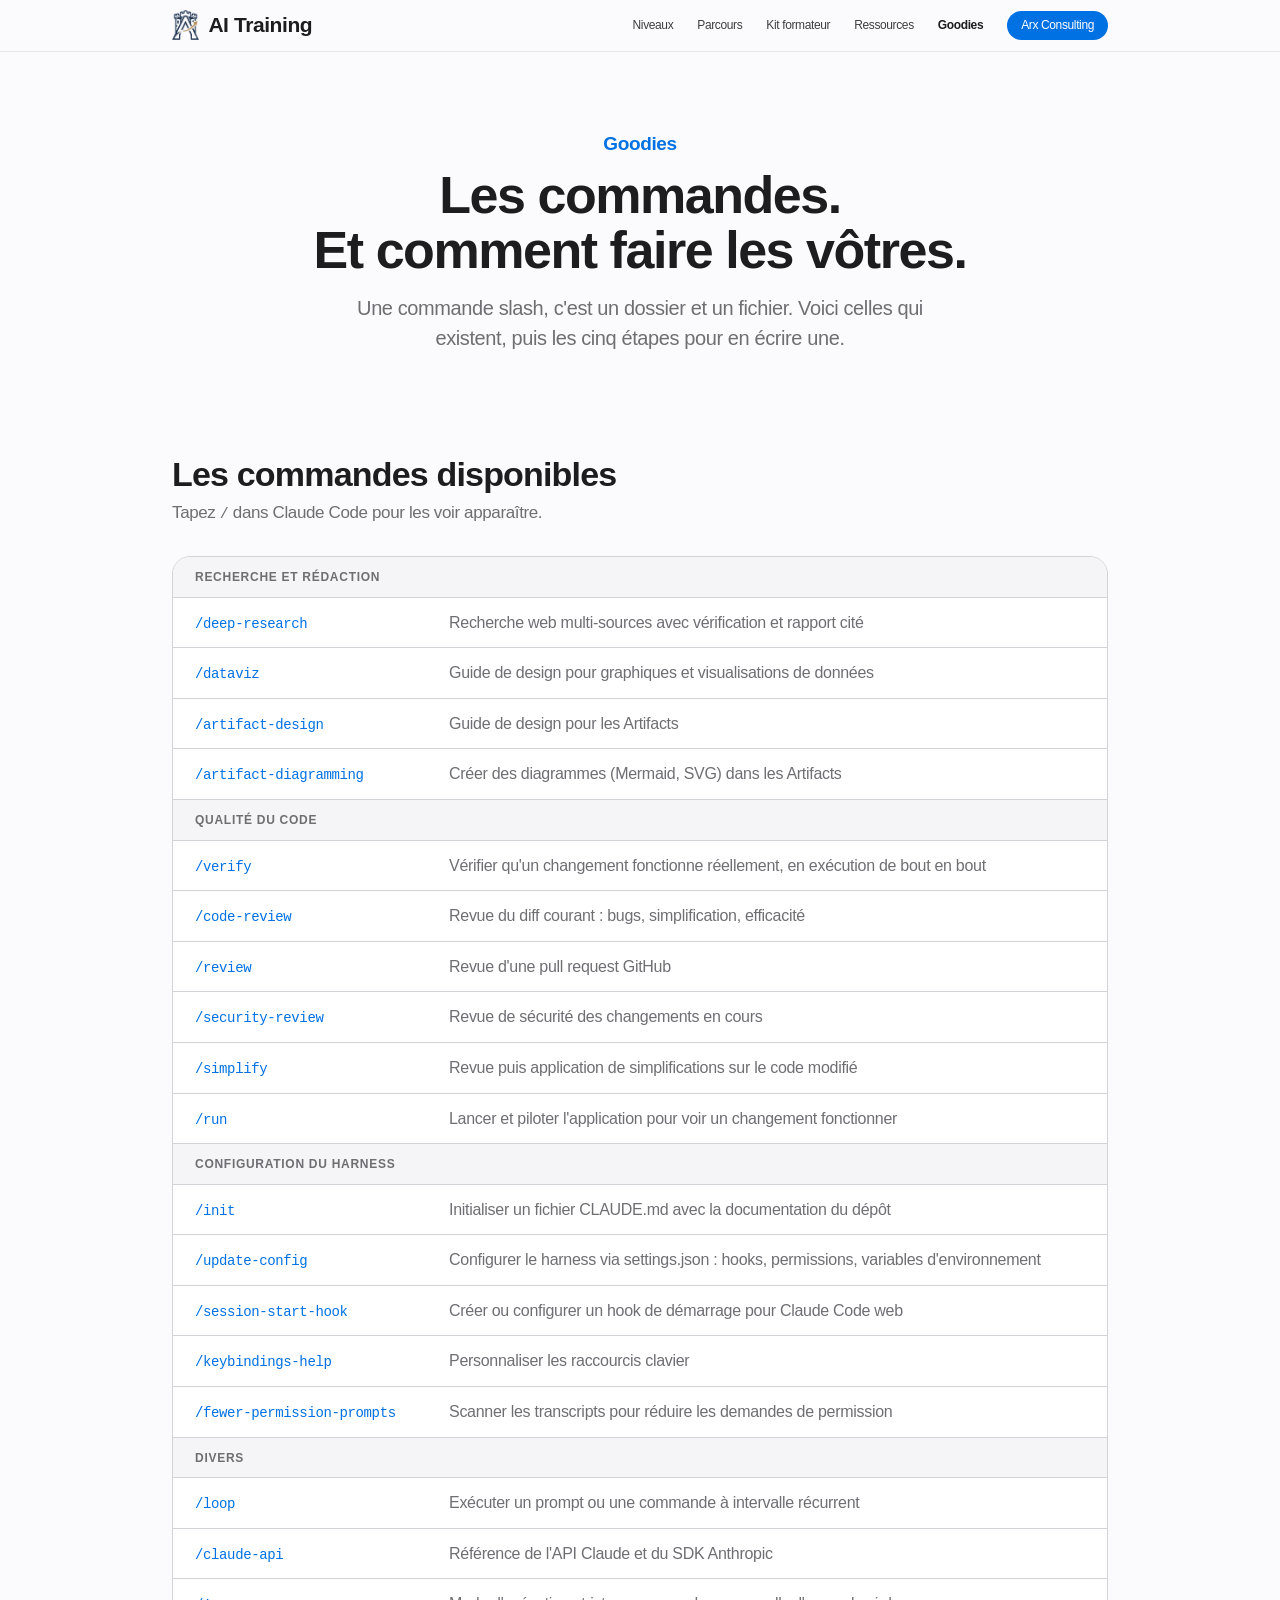
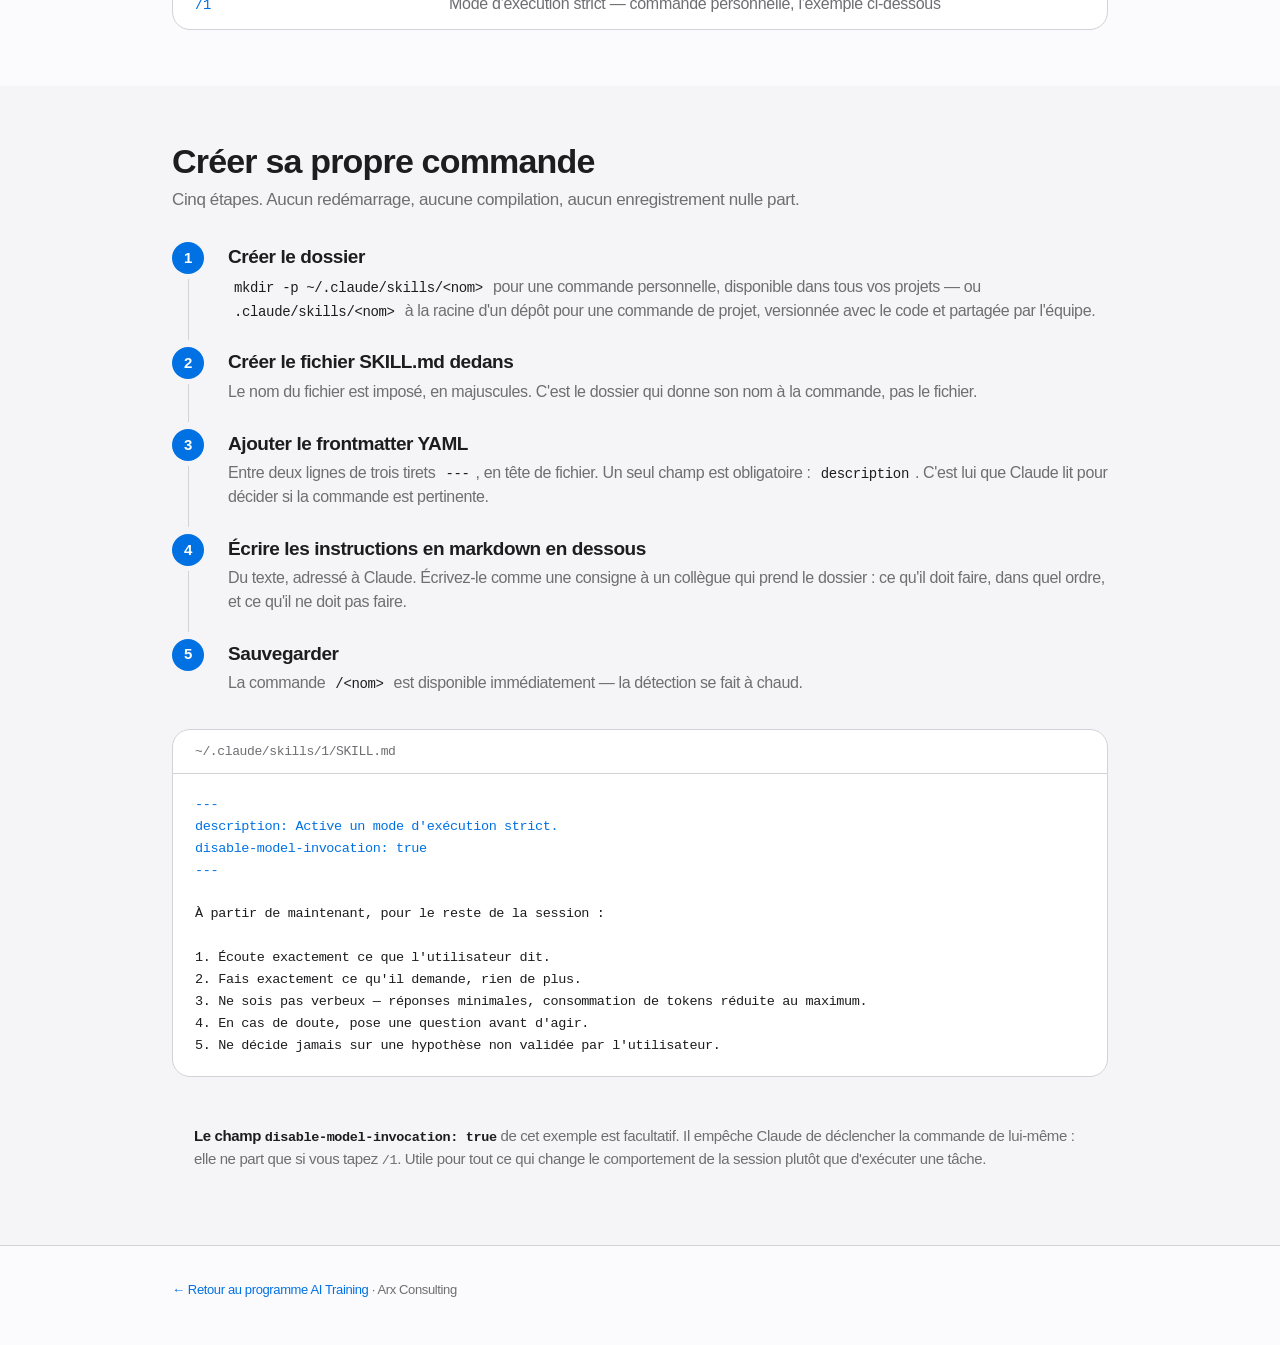
==== site/commands/index.html @ e4df50e5 "Ajoute la page Goodies : liste des commandes et creation d'une commande Co-Authored-By: Claude Opus " ====
<!DOCTYPE html>
<html lang="fr">
<head>
<meta charset="utf-8">
<meta name="viewport" content="width=device-width, initial-scale=1, viewport-fit=cover">
<title>Goodies — les commandes Claude Code | Arx Consulting</title>
<meta name="description" content="La liste des commandes slash de Claude Code, et les cinq étapes pour créer la sienne.">
<meta name="theme-color" content="#fbfbfd">
<meta name="robots" content="noindex, nofollow">
<style>
  :root{
    --text:#1d1d1f;
    --text-2:#6e6e73;
    --bg:#fbfbfd;
    --bg-alt:#f5f5f7;
    --white:#ffffff;
    --blue:#0071e3;
    --blue-dark:#0077ed;
    --hair:#d2d2d7;
    --radius:18px;
    --sf:-apple-system,BlinkMacSystemFont,"SF Pro Display","SF Pro Text","Helvetica Neue","Segoe UI",Roboto,Arial,sans-serif;
    --mono:ui-monospace,SFMono-Regular,"SF Mono",Menlo,Consolas,"Liberation Mono",monospace;
  }
  *{box-sizing:border-box;-webkit-font-smoothing:antialiased}
  html{scroll-behavior:smooth;scroll-padding-top:76px}
  body{
    margin:0;background:var(--bg);color:var(--text);
    font-family:var(--sf);font-size:17px;line-height:1.47;letter-spacing:-.022em;
  }
  .wrap{max-width:980px;margin:0 auto;padding:0 22px}

  /* ---------- nav ---------- */
  .nav{
    position:sticky;top:0;z-index:50;height:52px;
    background:rgba(251,251,253,.72);
    -webkit-backdrop-filter:saturate(180%) blur(20px);
    backdrop-filter:saturate(180%) blur(20px);
    border-bottom:1px solid rgba(0,0,0,.08);
  }
  .nav .wrap{display:flex;align-items:center;height:100%;gap:26px}
  .brand{
    font-size:21px;font-weight:600;letter-spacing:-.02em;text-decoration:none;color:var(--text);
    white-space:nowrap;display:flex;align-items:center;gap:9px;
  }
  .brand img{height:30px;width:auto;display:block}
  .nav-links{margin-left:auto;display:flex;gap:24px;align-items:center}
  .nav-links a{font-size:12px;color:var(--text);text-decoration:none;opacity:.85;white-space:nowrap}
  .nav-links a:hover{opacity:1}
  .nav-links a.here{font-weight:600;opacity:1}
  .nav-cta{
    font-size:12px;font-weight:500;background:var(--blue);color:#fff!important;opacity:1!important;
    padding:6px 14px;border-radius:980px;transition:background .2s;
  }
  .nav-cta:hover{background:var(--blue-dark)}
  @media(max-width:640px){
    .nav-links{gap:12px}.nav-links a{font-size:11px}
    .brand{font-size:17px}.brand img{height:24px}
    .nav-cta{padding:5px 11px}
  }

  /* ---------- hero ---------- */
  .hero{padding:78px 0 46px;text-align:center}
  .eyebrow{
    margin:0 0 10px;font-size:19px;font-weight:600;color:var(--blue);letter-spacing:-.02em;
  }
  .hero h1{
    margin:0 0 16px;font-size:52px;line-height:1.06;font-weight:600;letter-spacing:-.028em;
  }
  .hero .lead{
    margin:0 auto;max-width:620px;font-size:20px;color:var(--text-2);letter-spacing:-.02em;
  }
  @media(max-width:640px){
    .hero{padding:52px 0 34px}
    .hero h1{font-size:34px}
    .hero .lead{font-size:17px}
  }

  /* ---------- sections ---------- */
  section{padding:56px 0}
  section.alt{background:var(--bg-alt)}
  h2{
    margin:0 0 8px;font-size:34px;line-height:1.12;font-weight:600;letter-spacing:-.024em;
  }
  .sub{margin:0 0 30px;font-size:17px;color:var(--text-2)}
  @media(max-width:640px){section{padding:40px 0}h2{font-size:26px}}

  /* ---------- tableau des commandes ---------- */
  .cmds{
    background:var(--white);border:1px solid var(--hair);border-radius:var(--radius);
    overflow:hidden;
  }
  .cmds .grp{
    padding:12px 22px 10px;background:var(--bg-alt);
    font-size:12px;font-weight:600;color:var(--text-2);
    text-transform:uppercase;letter-spacing:.06em;
    border-bottom:1px solid var(--hair);
  }
  .cmds .row{
    display:flex;gap:18px;align-items:baseline;
    padding:13px 22px;border-bottom:1px solid var(--hair);
  }
  .cmds .row:last-child{border-bottom:0}
  .cmds code{
    flex:0 0 236px;font-family:var(--mono);font-size:14px;
    color:var(--blue);font-weight:500;word-break:break-word;
  }
  .cmds span{font-size:16px;color:var(--text-2);letter-spacing:-.018em}
  @media(max-width:640px){
    .cmds .row{flex-direction:column;gap:3px;padding:12px 18px}
    .cmds code{flex:none;font-size:13.5px}
    .cmds span{font-size:15px}
  }

  /* ---------- étapes ---------- */
  .steps{list-style:none;margin:0;padding:0;counter-reset:s}
  .steps li{
    counter-increment:s;position:relative;
    padding:0 0 26px 56px;
  }
  .steps li::before{
    content:counter(s);position:absolute;left:0;top:-1px;
    width:32px;height:32px;border-radius:50%;
    background:var(--blue);color:#fff;
    font-size:15px;font-weight:600;
    display:flex;align-items:center;justify-content:center;
  }
  .steps li::after{
    content:"";position:absolute;left:15.5px;top:36px;bottom:8px;width:1px;background:var(--hair);
  }
  .steps li:last-child{padding-bottom:0}
  .steps li:last-child::after{display:none}
  .steps b{display:block;font-size:19px;font-weight:600;letter-spacing:-.022em;margin-bottom:4px}
  .steps p{margin:0;font-size:16px;color:var(--text-2)}
  .steps code{
    font-family:var(--mono);font-size:14px;background:var(--bg-alt);
    padding:2px 6px;border-radius:6px;color:var(--text);
  }
  @media(max-width:640px){
    .steps li{padding-left:46px}
    .steps li::before{width:28px;height:28px;font-size:14px}
    .steps li::after{left:13.5px;top:32px}
    .steps b{font-size:17px}
  }

  /* ---------- exemple ---------- */
  .ex{
    margin-top:34px;background:var(--white);border:1px solid var(--hair);
    border-radius:var(--radius);overflow:hidden;
  }
  .ex .hd{
    padding:12px 22px;border-bottom:1px solid var(--hair);
    font-family:var(--mono);font-size:13px;color:var(--text-2);
  }
  .ex pre{
    margin:0;padding:20px 22px;overflow-x:auto;
    font-family:var(--mono);font-size:13.5px;line-height:1.62;color:var(--text);
  }
  .ex .fm{color:var(--blue)}

  .note{
    margin-top:30px;padding:18px 22px;background:var(--bg-alt);
    border-radius:14px;font-size:15px;color:var(--text-2);
  }
  .note b{color:var(--text);font-weight:600}
  .note code{font-family:var(--mono);font-size:13.5px}

  /* ---------- pied ---------- */
  footer{
    padding:34px 0 46px;border-top:1px solid var(--hair);
    font-size:13px;color:var(--text-2);
  }
  footer a{color:var(--blue);text-decoration:none}
  footer a:hover{text-decoration:underline}
</style>
</head>
<body>

<nav class="nav">
  <div class="wrap">
    <a class="brand" href="../index.html"><img src="../arx-logo.png" alt="Arx Consulting" width="242" height="264" decoding="async">AI Training</a>
    <div class="nav-links">
      <a href="../index.html#niveaux">Niveaux</a>
      <a href="../index.html#parcours">Parcours</a>
      <a href="../index.html#kit">Kit formateur</a>
      <a href="../index.html#ressources">Ressources</a>
      <a class="here" href="./">Goodies</a>
      <a class="nav-cta" href="https://arx-consulting.com/index-fr.html">Arx Consulting</a>
    </div>
  </div>
</nav>

<header class="hero" id="top">
  <div class="wrap">
    <p class="eyebrow">Goodies</p>
    <h1>Les commandes.<br>Et comment faire les vôtres.</h1>
    <p class="lead">Une commande slash, c'est un dossier et un fichier. Voici celles qui existent, puis les cinq étapes pour en écrire une.</p>
  </div>
</header>

<section id="liste">
  <div class="wrap">
    <h2>Les commandes disponibles</h2>
    <p class="sub">Tapez <code style="font-family:var(--mono);font-size:15px">/</code> dans Claude Code pour les voir apparaître.</p>

    <div class="cmds">

      <div class="grp">Recherche et rédaction</div>
      <div class="row"><code>/deep-research</code><span>Recherche web multi-sources avec vérification et rapport cité</span></div>
      <div class="row"><code>/dataviz</code><span>Guide de design pour graphiques et visualisations de données</span></div>
      <div class="row"><code>/artifact-design</code><span>Guide de design pour les Artifacts</span></div>
      <div class="row"><code>/artifact-diagramming</code><span>Créer des diagrammes (Mermaid, SVG) dans les Artifacts</span></div>

      <div class="grp">Qualité du code</div>
      <div class="row"><code>/verify</code><span>Vérifier qu'un changement fonctionne réellement, en exécution de bout en bout</span></div>
      <div class="row"><code>/code-review</code><span>Revue du diff courant : bugs, simplification, efficacité</span></div>
      <div class="row"><code>/review</code><span>Revue d'une pull request GitHub</span></div>
      <div class="row"><code>/security-review</code><span>Revue de sécurité des changements en cours</span></div>
      <div class="row"><code>/simplify</code><span>Revue puis application de simplifications sur le code modifié</span></div>
      <div class="row"><code>/run</code><span>Lancer et piloter l'application pour voir un changement fonctionner</span></div>

      <div class="grp">Configuration du harness</div>
      <div class="row"><code>/init</code><span>Initialiser un fichier CLAUDE.md avec la documentation du dépôt</span></div>
      <div class="row"><code>/update-config</code><span>Configurer le harness via settings.json : hooks, permissions, variables d'environnement</span></div>
      <div class="row"><code>/session-start-hook</code><span>Créer ou configurer un hook de démarrage pour Claude Code web</span></div>
      <div class="row"><code>/keybindings-help</code><span>Personnaliser les raccourcis clavier</span></div>
      <div class="row"><code>/fewer-permission-prompts</code><span>Scanner les transcripts pour réduire les demandes de permission</span></div>

      <div class="grp">Divers</div>
      <div class="row"><code>/loop</code><span>Exécuter un prompt ou une commande à intervalle récurrent</span></div>
      <div class="row"><code>/claude-api</code><span>Référence de l'API Claude et du SDK Anthropic</span></div>
      <div class="row"><code>/1</code><span>Mode d'exécution strict — commande personnelle, l'exemple ci-dessous</span></div>

    </div>
  </div>
</section>

<section id="creer" class="alt">
  <div class="wrap">
    <h2>Créer sa propre commande</h2>
    <p class="sub">Cinq étapes. Aucun redémarrage, aucune compilation, aucun enregistrement nulle part.</p>

    <ol class="steps">
      <li>
        <b>Créer le dossier</b>
        <p><code>mkdir -p ~/.claude/skills/&lt;nom&gt;</code> pour une commande personnelle, disponible dans tous vos projets — ou <code>.claude/skills/&lt;nom&gt;</code> à la racine d'un dépôt pour une commande de projet, versionnée avec le code et partagée par l'équipe.</p>
      </li>
      <li>
        <b>Créer le fichier SKILL.md dedans</b>
        <p>Le nom du fichier est imposé, en majuscules. C'est le dossier qui donne son nom à la commande, pas le fichier.</p>
      </li>
      <li>
        <b>Ajouter le frontmatter YAML</b>
        <p>Entre deux lignes de trois tirets <code>---</code>, en tête de fichier. Un seul champ est obligatoire : <code>description</code>. C'est lui que Claude lit pour décider si la commande est pertinente.</p>
      </li>
      <li>
        <b>Écrire les instructions en markdown en dessous</b>
        <p>Du texte, adressé à Claude. Écrivez-le comme une consigne à un collègue qui prend le dossier : ce qu'il doit faire, dans quel ordre, et ce qu'il ne doit pas faire.</p>
      </li>
      <li>
        <b>Sauvegarder</b>
        <p>La commande <code>/&lt;nom&gt;</code> est disponible immédiatement — la détection se fait à chaud.</p>
      </li>
    </ol>

    <div class="ex">
      <div class="hd">~/.claude/skills/1/SKILL.md</div>
<pre><span class="fm">---
description: Active un mode d'exécution strict.
disable-model-invocation: true
---</span>

À partir de maintenant, pour le reste de la session :

1. Écoute exactement ce que l'utilisateur dit.
2. Fais exactement ce qu'il demande, rien de plus.
3. Ne sois pas verbeux — réponses minimales, consommation de tokens réduite au maximum.
4. En cas de doute, pose une question avant d'agir.
5. Ne décide jamais sur une hypothèse non validée par l'utilisateur.</pre>
    </div>

    <div class="note">
      <b>Le champ <code>disable-model-invocation: true</code></b> de cet exemple est facultatif. Il empêche Claude de déclencher la commande de lui-même : elle ne part que si vous tapez <code>/1</code>. Utile pour tout ce qui change le comportement de la session plutôt que d'exécuter une tâche.
    </div>
  </div>
</section>

<footer>
  <div class="wrap">
    <a href="../index.html">← Retour au programme AI Training</a> · Arx Consulting
  </div>
</footer>

</body>
</html>
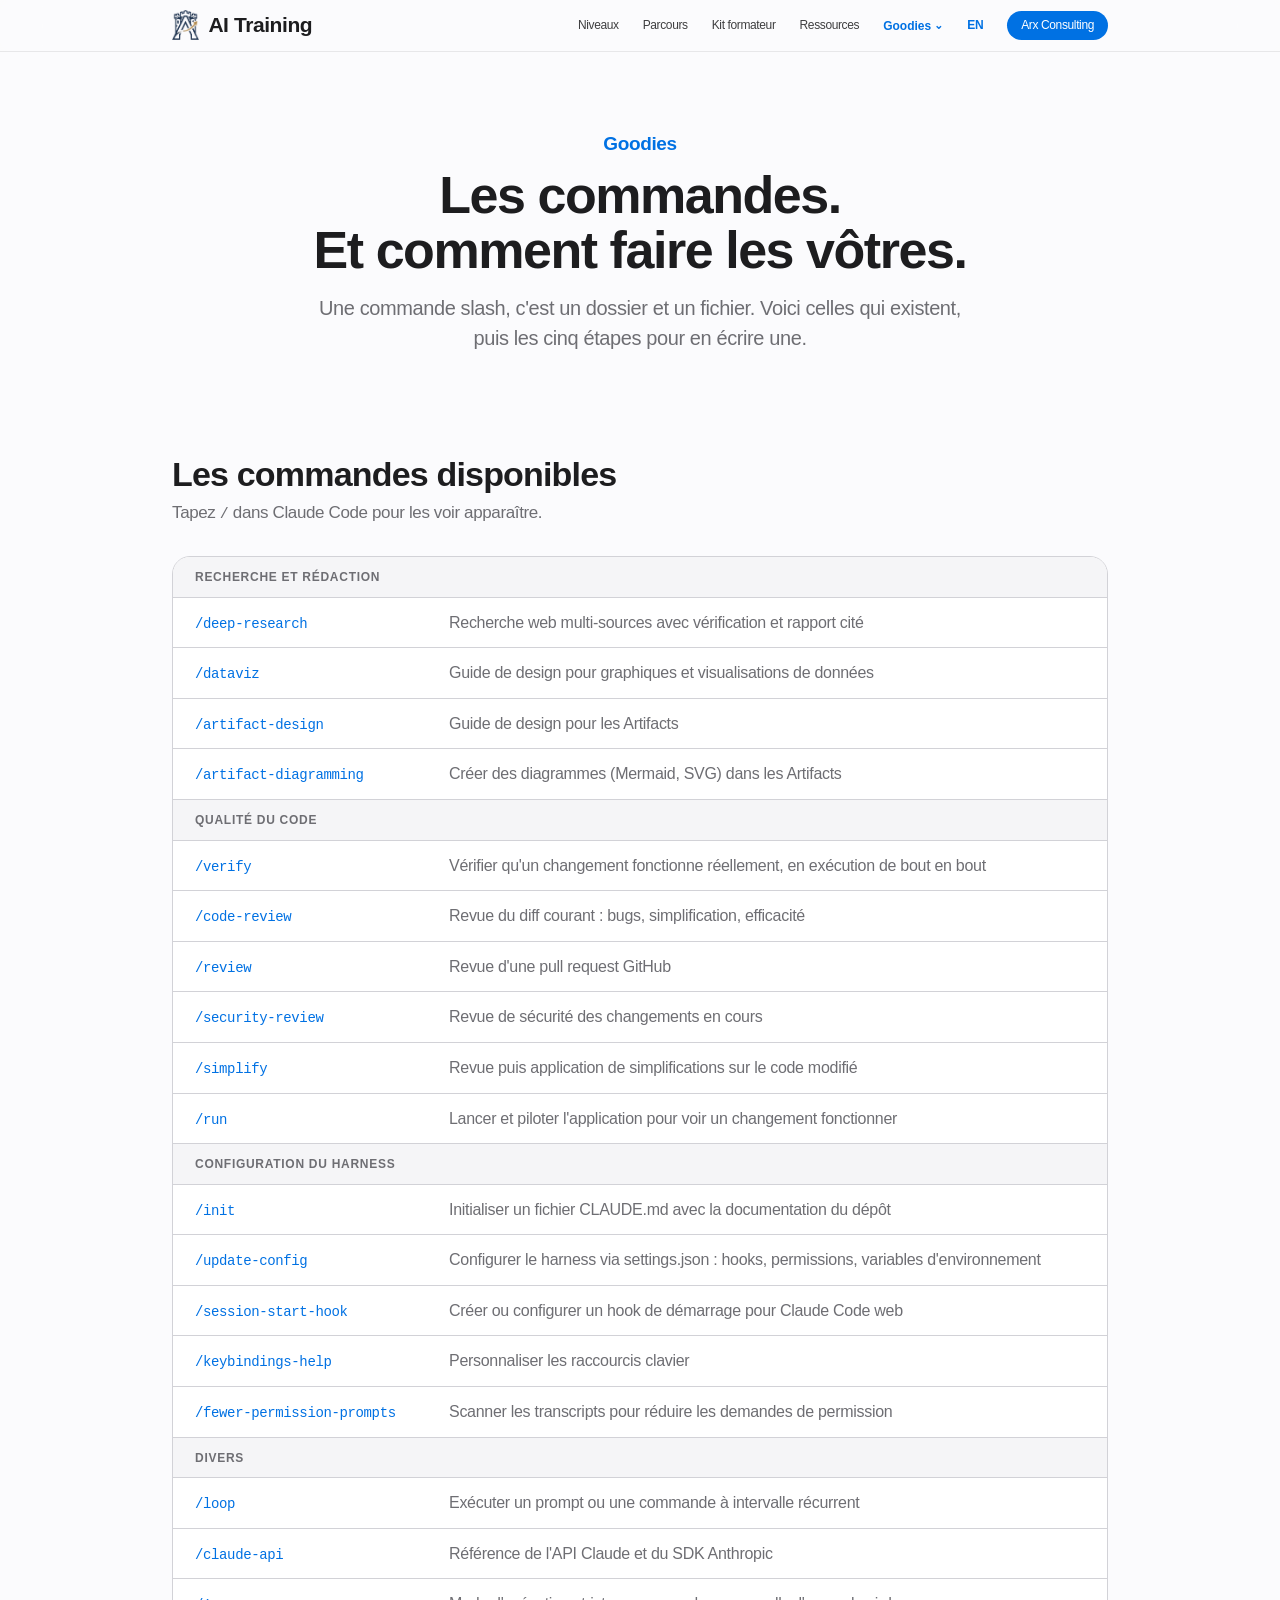
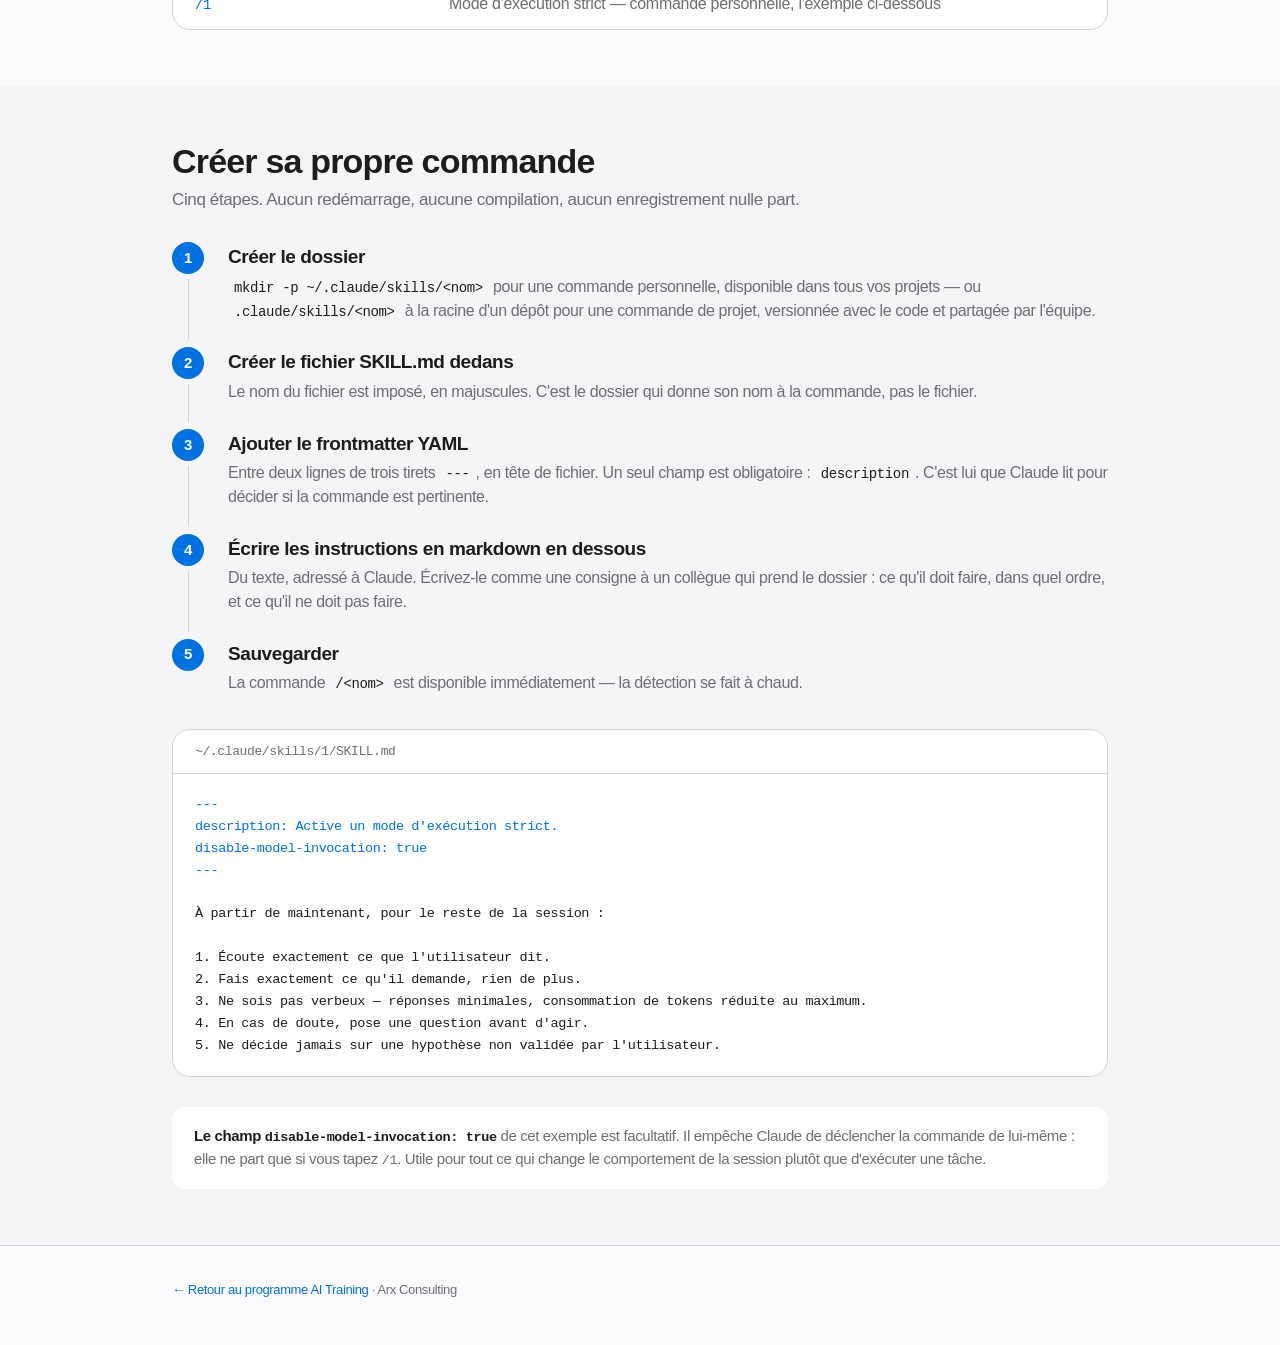
==== commit 402599ad: "Menu deroulant Goodies, 3 pages bonnes pratiques, PNG anglais du chemin des donnees Co-Authored-By: " ====
--- a/site/commands/index.html
+++ b/site/commands/index.html
@@ -7,171 +7,7 @@
 <meta name="description" content="La liste des commandes slash de Claude Code, et les cinq étapes pour créer la sienne.">
 <meta name="theme-color" content="#fbfbfd">
 <meta name="robots" content="noindex, nofollow">
-<style>
-  :root{
-    --text:#1d1d1f;
-    --text-2:#6e6e73;
-    --bg:#fbfbfd;
-    --bg-alt:#f5f5f7;
-    --white:#ffffff;
-    --blue:#0071e3;
-    --blue-dark:#0077ed;
-    --hair:#d2d2d7;
-    --radius:18px;
-    --sf:-apple-system,BlinkMacSystemFont,"SF Pro Display","SF Pro Text","Helvetica Neue","Segoe UI",Roboto,Arial,sans-serif;
-    --mono:ui-monospace,SFMono-Regular,"SF Mono",Menlo,Consolas,"Liberation Mono",monospace;
-  }
-  *{box-sizing:border-box;-webkit-font-smoothing:antialiased}
-  html{scroll-behavior:smooth;scroll-padding-top:76px}
-  body{
-    margin:0;background:var(--bg);color:var(--text);
-    font-family:var(--sf);font-size:17px;line-height:1.47;letter-spacing:-.022em;
-  }
-  .wrap{max-width:980px;margin:0 auto;padding:0 22px}
-
-  /* ---------- nav ---------- */
-  .nav{
-    position:sticky;top:0;z-index:50;height:52px;
-    background:rgba(251,251,253,.72);
-    -webkit-backdrop-filter:saturate(180%) blur(20px);
-    backdrop-filter:saturate(180%) blur(20px);
-    border-bottom:1px solid rgba(0,0,0,.08);
-  }
-  .nav .wrap{display:flex;align-items:center;height:100%;gap:26px}
-  .brand{
-    font-size:21px;font-weight:600;letter-spacing:-.02em;text-decoration:none;color:var(--text);
-    white-space:nowrap;display:flex;align-items:center;gap:9px;
-  }
-  .brand img{height:30px;width:auto;display:block}
-  .nav-links{margin-left:auto;display:flex;gap:24px;align-items:center}
-  .nav-links a{font-size:12px;color:var(--text);text-decoration:none;opacity:.85;white-space:nowrap}
-  .nav-links a:hover{opacity:1}
-  .nav-links a.here{font-weight:600;opacity:1}
-  .nav-cta{
-    font-size:12px;font-weight:500;background:var(--blue);color:#fff!important;opacity:1!important;
-    padding:6px 14px;border-radius:980px;transition:background .2s;
-  }
-  .nav-cta:hover{background:var(--blue-dark)}
-  @media(max-width:640px){
-    .nav-links{gap:12px}.nav-links a{font-size:11px}
-    .brand{font-size:17px}.brand img{height:24px}
-    .nav-cta{padding:5px 11px}
-  }
-
-  /* ---------- hero ---------- */
-  .hero{padding:78px 0 46px;text-align:center}
-  .eyebrow{
-    margin:0 0 10px;font-size:19px;font-weight:600;color:var(--blue);letter-spacing:-.02em;
-  }
-  .hero h1{
-    margin:0 0 16px;font-size:52px;line-height:1.06;font-weight:600;letter-spacing:-.028em;
-  }
-  .hero .lead{
-    margin:0 auto;max-width:620px;font-size:20px;color:var(--text-2);letter-spacing:-.02em;
-  }
-  @media(max-width:640px){
-    .hero{padding:52px 0 34px}
-    .hero h1{font-size:34px}
-    .hero .lead{font-size:17px}
-  }
-
-  /* ---------- sections ---------- */
-  section{padding:56px 0}
-  section.alt{background:var(--bg-alt)}
-  h2{
-    margin:0 0 8px;font-size:34px;line-height:1.12;font-weight:600;letter-spacing:-.024em;
-  }
-  .sub{margin:0 0 30px;font-size:17px;color:var(--text-2)}
-  @media(max-width:640px){section{padding:40px 0}h2{font-size:26px}}
-
-  /* ---------- tableau des commandes ---------- */
-  .cmds{
-    background:var(--white);border:1px solid var(--hair);border-radius:var(--radius);
-    overflow:hidden;
-  }
-  .cmds .grp{
-    padding:12px 22px 10px;background:var(--bg-alt);
-    font-size:12px;font-weight:600;color:var(--text-2);
-    text-transform:uppercase;letter-spacing:.06em;
-    border-bottom:1px solid var(--hair);
-  }
-  .cmds .row{
-    display:flex;gap:18px;align-items:baseline;
-    padding:13px 22px;border-bottom:1px solid var(--hair);
-  }
-  .cmds .row:last-child{border-bottom:0}
-  .cmds code{
-    flex:0 0 236px;font-family:var(--mono);font-size:14px;
-    color:var(--blue);font-weight:500;word-break:break-word;
-  }
-  .cmds span{font-size:16px;color:var(--text-2);letter-spacing:-.018em}
-  @media(max-width:640px){
-    .cmds .row{flex-direction:column;gap:3px;padding:12px 18px}
-    .cmds code{flex:none;font-size:13.5px}
-    .cmds span{font-size:15px}
-  }
-
-  /* ---------- étapes ---------- */
-  .steps{list-style:none;margin:0;padding:0;counter-reset:s}
-  .steps li{
-    counter-increment:s;position:relative;
-    padding:0 0 26px 56px;
-  }
-  .steps li::before{
-    content:counter(s);position:absolute;left:0;top:-1px;
-    width:32px;height:32px;border-radius:50%;
-    background:var(--blue);color:#fff;
-    font-size:15px;font-weight:600;
-    display:flex;align-items:center;justify-content:center;
-  }
-  .steps li::after{
-    content:"";position:absolute;left:15.5px;top:36px;bottom:8px;width:1px;background:var(--hair);
-  }
-  .steps li:last-child{padding-bottom:0}
-  .steps li:last-child::after{display:none}
-  .steps b{display:block;font-size:19px;font-weight:600;letter-spacing:-.022em;margin-bottom:4px}
-  .steps p{margin:0;font-size:16px;color:var(--text-2)}
-  .steps code{
-    font-family:var(--mono);font-size:14px;background:var(--bg-alt);
-    padding:2px 6px;border-radius:6px;color:var(--text);
-  }
-  @media(max-width:640px){
-    .steps li{padding-left:46px}
-    .steps li::before{width:28px;height:28px;font-size:14px}
-    .steps li::after{left:13.5px;top:32px}
-    .steps b{font-size:17px}
-  }
-
-  /* ---------- exemple ---------- */
-  .ex{
-    margin-top:34px;background:var(--white);border:1px solid var(--hair);
-    border-radius:var(--radius);overflow:hidden;
-  }
-  .ex .hd{
-    padding:12px 22px;border-bottom:1px solid var(--hair);
-    font-family:var(--mono);font-size:13px;color:var(--text-2);
-  }
-  .ex pre{
-    margin:0;padding:20px 22px;overflow-x:auto;
-    font-family:var(--mono);font-size:13.5px;line-height:1.62;color:var(--text);
-  }
-  .ex .fm{color:var(--blue)}
-
-  .note{
-    margin-top:30px;padding:18px 22px;background:var(--bg-alt);
-    border-radius:14px;font-size:15px;color:var(--text-2);
-  }
-  .note b{color:var(--text);font-weight:600}
-  .note code{font-family:var(--mono);font-size:13.5px}
-
-  /* ---------- pied ---------- */
-  footer{
-    padding:34px 0 46px;border-top:1px solid var(--hair);
-    font-size:13px;color:var(--text-2);
-  }
-  footer a{color:var(--blue);text-decoration:none}
-  footer a:hover{text-decoration:underline}
-</style>
+<link rel="stylesheet" href="goodies.css">
 </head>
 <body>
 
@@ -183,7 +19,16 @@
       <a href="../index.html#parcours">Parcours</a>
       <a href="../index.html#kit">Kit formateur</a>
       <a href="../index.html#ressources">Ressources</a>
-      <a class="here" href="./">Goodies</a>
+      <div class="dd" id="dd">
+        <button class="dd-t" id="ddt" aria-expanded="false" aria-controls="ddm">Goodies</button>
+        <div class="dd-m" id="ddm">
+          <a class="here" href="./">Les commandes</a>
+          <a href="claude-code.html">Bien coder avec Claude Code</a>
+          <a href="cowork.html">Déléguer avec Claude Cowork</a>
+          <a href="chat.html">Bien demander en chat</a>
+        </div>
+      </div>
+      <a class="lang" href="./index-en.html" hreflang="en">EN</a>
       <a class="nav-cta" href="https://arx-consulting.com/index-fr.html">Arx Consulting</a>
     </div>
   </div>
@@ -290,5 +135,19 @@
   </div>
 </footer>
 
+<script>
+(function(){
+  const dd=document.getElementById("dd"), t=document.getElementById("ddt");
+  if(!dd) return;
+  t.addEventListener("click",e=>{
+    e.stopPropagation();
+    const open=dd.classList.toggle("open");
+    t.setAttribute("aria-expanded",open?"true":"false");
+  });
+  document.addEventListener("click",()=>{dd.classList.remove("open");t.setAttribute("aria-expanded","false");});
+  document.addEventListener("keydown",e=>{if(e.key==="Escape"){dd.classList.remove("open");t.setAttribute("aria-expanded","false");}});
+})();
+</script>
+
 </body>
 </html>
--- a/site/commands/goodies.css
+++ b/site/commands/goodies.css
@@ -0,0 +1,202 @@
+/* Feuille commune aux pages Goodies. Meme langage visuel que le site :
+   fonds #fbfbfd / #f5f5f7, accent #0071e3, rayon 18px, polices systeme. */
+
+:root{
+  --text:#1d1d1f;
+  --text-2:#6e6e73;
+  --bg:#fbfbfd;
+  --bg-alt:#f5f5f7;
+  --white:#ffffff;
+  --blue:#0071e3;
+  --blue-dark:#0077ed;
+  --warm:#b85c00;
+  --hair:#d2d2d7;
+  --radius:18px;
+  --sf:-apple-system,BlinkMacSystemFont,"SF Pro Display","SF Pro Text","Helvetica Neue","Segoe UI",Roboto,Arial,sans-serif;
+  --mono:ui-monospace,SFMono-Regular,"SF Mono",Menlo,Consolas,"Liberation Mono",monospace;
+}
+*{box-sizing:border-box;-webkit-font-smoothing:antialiased}
+html{scroll-behavior:smooth;scroll-padding-top:76px}
+body{
+  margin:0;background:var(--bg);color:var(--text);
+  font-family:var(--sf);font-size:17px;line-height:1.47;letter-spacing:-.022em;
+}
+.wrap{max-width:980px;margin:0 auto;padding:0 22px}
+
+/* ---------- nav ---------- */
+.nav{
+  position:sticky;top:0;z-index:50;height:52px;
+  background:rgba(251,251,253,.72);
+  -webkit-backdrop-filter:saturate(180%) blur(20px);
+  backdrop-filter:saturate(180%) blur(20px);
+  border-bottom:1px solid rgba(0,0,0,.08);
+}
+.nav .wrap{display:flex;align-items:center;height:100%;gap:26px}
+.brand{
+  font-size:21px;font-weight:600;letter-spacing:-.02em;text-decoration:none;color:var(--text);
+  white-space:nowrap;display:flex;align-items:center;gap:9px;
+}
+.brand img{height:30px;width:auto;display:block}
+.nav-links{margin-left:auto;display:flex;gap:24px;align-items:center}
+.nav-links a{font-size:12px;color:var(--text);text-decoration:none;opacity:.85;white-space:nowrap}
+.nav-links a:hover{opacity:1}
+.nav-links a.here{font-weight:600;opacity:1}
+.nav-links a.lang{font-weight:600;color:var(--blue);opacity:1}
+.nav-cta{
+  font-size:12px;font-weight:500;background:var(--blue);color:#fff!important;opacity:1!important;
+  padding:6px 14px;border-radius:980px;transition:background .2s;
+}
+.nav-cta:hover{background:var(--blue-dark)}
+@media(max-width:640px){
+  .nav-links{gap:12px}.nav-links a{font-size:11px}
+  .brand{font-size:17px}.brand img{height:24px}
+  .nav-cta{padding:5px 11px}
+}
+
+/* ---------- hero ---------- */
+.hero{padding:78px 0 46px;text-align:center}
+.eyebrow{margin:0 0 10px;font-size:19px;font-weight:600;color:var(--blue);letter-spacing:-.02em}
+.hero h1{margin:0 0 16px;font-size:52px;line-height:1.06;font-weight:600;letter-spacing:-.028em}
+.hero .lead{margin:0 auto;max-width:660px;font-size:20px;color:var(--text-2);letter-spacing:-.02em}
+@media(max-width:640px){
+  .hero{padding:52px 0 34px}
+  .hero h1{font-size:34px}
+  .hero .lead{font-size:17px}
+}
+
+/* ---------- sections ---------- */
+section{padding:56px 0}
+section.alt{background:var(--bg-alt)}
+h2{margin:0 0 8px;font-size:34px;line-height:1.12;font-weight:600;letter-spacing:-.024em}
+.sub{margin:0 0 30px;font-size:17px;color:var(--text-2)}
+@media(max-width:640px){section{padding:40px 0}h2{font-size:26px}}
+
+/* ---------- listes de commandes ---------- */
+.cmds{background:var(--white);border:1px solid var(--hair);border-radius:var(--radius);overflow:hidden}
+.cmds .grp{
+  padding:12px 22px 10px;background:var(--bg-alt);
+  font-size:12px;font-weight:600;color:var(--text-2);
+  text-transform:uppercase;letter-spacing:.06em;border-bottom:1px solid var(--hair);
+}
+.cmds .row{display:flex;gap:18px;align-items:baseline;padding:13px 22px;border-bottom:1px solid var(--hair)}
+.cmds .row:last-child{border-bottom:0}
+.cmds code{
+  flex:0 0 236px;font-family:var(--mono);font-size:14px;
+  color:var(--blue);font-weight:500;word-break:break-word;
+}
+.cmds span{font-size:16px;color:var(--text-2);letter-spacing:-.018em}
+@media(max-width:640px){
+  .cmds .row{flex-direction:column;gap:3px;padding:12px 18px}
+  .cmds code{flex:none;font-size:13.5px}
+  .cmds span{font-size:15px}
+}
+
+/* ---------- etapes numerotees ---------- */
+.steps{list-style:none;margin:0;padding:0;counter-reset:s}
+.steps li{counter-increment:s;position:relative;padding:0 0 26px 56px}
+.steps li::before{
+  content:counter(s);position:absolute;left:0;top:-1px;
+  width:32px;height:32px;border-radius:50%;background:var(--blue);color:#fff;
+  font-size:15px;font-weight:600;display:flex;align-items:center;justify-content:center;
+}
+.steps li::after{content:"";position:absolute;left:15.5px;top:36px;bottom:8px;width:1px;background:var(--hair)}
+.steps li:last-child{padding-bottom:0}
+.steps li:last-child::after{display:none}
+.steps b{display:block;font-size:19px;font-weight:600;letter-spacing:-.022em;margin-bottom:4px}
+.steps p{margin:0;font-size:16px;color:var(--text-2)}
+.steps p + p{margin-top:8px}
+.steps code{font-family:var(--mono);font-size:14px;background:var(--bg-alt);padding:2px 6px;border-radius:6px;color:var(--text)}
+@media(max-width:640px){
+  .steps li{padding-left:46px}
+  .steps li::before{width:28px;height:28px;font-size:14px}
+  .steps li::after{left:13.5px;top:32px}
+  .steps b{font-size:17px}
+}
+
+/* ---------- cartes de pratique ---------- */
+.pr{display:grid;gap:14px}
+.pr article{
+  background:var(--white);border-radius:var(--radius);padding:24px 26px;
+  box-shadow:0 2px 12px rgba(0,0,0,.045);
+}
+.pr .k{font-size:12px;font-weight:600;color:var(--blue);text-transform:uppercase;letter-spacing:.06em}
+.pr h3{margin:6px 0 8px;font-size:21px;line-height:1.2;font-weight:600;letter-spacing:-.02em}
+.pr p{margin:0;font-size:16px;color:var(--text-2)}
+.pr p + p{margin-top:9px}
+.pr b{color:var(--text);font-weight:600}
+.pr .why{
+  display:block;margin-top:14px;padding-top:12px;border-top:1px solid var(--hair);
+  font-size:15px;color:var(--text);
+}
+.pr .why b{color:var(--blue)}
+
+/* ---------- avant / apres ---------- */
+.ba{display:grid;gap:12px;margin-top:20px}
+.ba .p{
+  background:var(--white);border-radius:var(--radius);box-shadow:0 2px 12px rgba(0,0,0,.045);
+  padding:22px 24px;display:grid;grid-template-columns:1fr 1fr;gap:22px;
+}
+.ba .p > div > b{
+  display:block;font-size:12px;font-weight:600;text-transform:uppercase;
+  letter-spacing:.06em;margin-bottom:7px;
+}
+.ba .no b{color:var(--warm)}
+.ba .ok b{color:var(--blue)}
+.ba .p q{
+  display:block;font-size:15.5px;line-height:1.45;quotes:none;
+  font-family:var(--mono);font-size:14px;color:var(--text-2);
+}
+.ba .ok q{color:var(--text)}
+@media(max-width:640px){.ba .p{grid-template-columns:1fr;gap:16px}}
+
+/* ---------- exemple de fichier ---------- */
+.ex{margin-top:34px;background:var(--white);border:1px solid var(--hair);border-radius:var(--radius);overflow:hidden}
+.ex .hd{padding:12px 22px;border-bottom:1px solid var(--hair);font-family:var(--mono);font-size:13px;color:var(--text-2)}
+.ex pre{margin:0;padding:20px 22px;overflow-x:auto;font-family:var(--mono);font-size:13.5px;line-height:1.62;color:var(--text)}
+.ex .fm{color:var(--blue)}
+
+/* ---------- encart ---------- */
+.note{margin-top:30px;padding:18px 22px;background:var(--bg-alt);border-radius:14px;font-size:15px;color:var(--text-2)}
+.note b{color:var(--text);font-weight:600}
+.note code{font-family:var(--mono);font-size:13.5px}
+section.alt .note{background:var(--white)}
+
+/* ---------- sources ---------- */
+.srcs{list-style:none;counter-reset:r;margin:0;padding:0;display:grid;gap:12px}
+.srcs li{
+  counter-increment:r;position:relative;background:var(--white);border-radius:var(--radius);
+  padding:20px 24px 20px 62px;box-shadow:0 2px 12px rgba(0,0,0,.045);
+  font-size:15px;color:var(--text-2);line-height:1.5;
+}
+.srcs li::before{content:"[" counter(r) "]";position:absolute;left:20px;top:20px;font-weight:600;color:var(--blue);font-size:14px}
+.srcs li b{color:var(--text);font-weight:600}
+.srcs li a{color:var(--blue);word-break:break-word}
+@media(max-width:560px){.srcs li{padding:44px 20px 20px}.srcs li::before{top:18px}}
+
+/* ---------- pied ---------- */
+footer{padding:34px 0 46px;border-top:1px solid var(--hair);font-size:13px;color:var(--text-2)}
+footer a{color:var(--blue);text-decoration:none}
+footer a:hover{text-decoration:underline}
+
+/* ---------- menu deroulant Goodies ---------- */
+.dd{position:relative}
+.dd-t{
+  font-family:var(--sf);font-size:12px;font-weight:600;color:var(--blue);
+  background:transparent;border:0;padding:0;cursor:pointer;white-space:nowrap;
+}
+.dd-t::after{content:" ⌄";font-size:11px;position:relative;top:-1px}
+.dd-m{
+  display:none;position:absolute;right:0;top:calc(100% + 12px);min-width:236px;
+  background:rgba(251,251,253,.92);
+  -webkit-backdrop-filter:saturate(180%) blur(20px);backdrop-filter:saturate(180%) blur(20px);
+  border:1px solid var(--hair);border-radius:14px;padding:6px;
+  box-shadow:0 12px 34px rgba(0,0,0,.14);
+}
+.dd.open .dd-m{display:block}
+.dd-m a{
+  display:block;padding:9px 12px;border-radius:9px;
+  font-size:13px!important;opacity:1!important;color:var(--text);text-decoration:none;
+  white-space:normal;line-height:1.3;
+}
+.dd-m a:hover{background:var(--bg-alt)}
+.dd-m a.here{font-weight:600;color:var(--blue)}
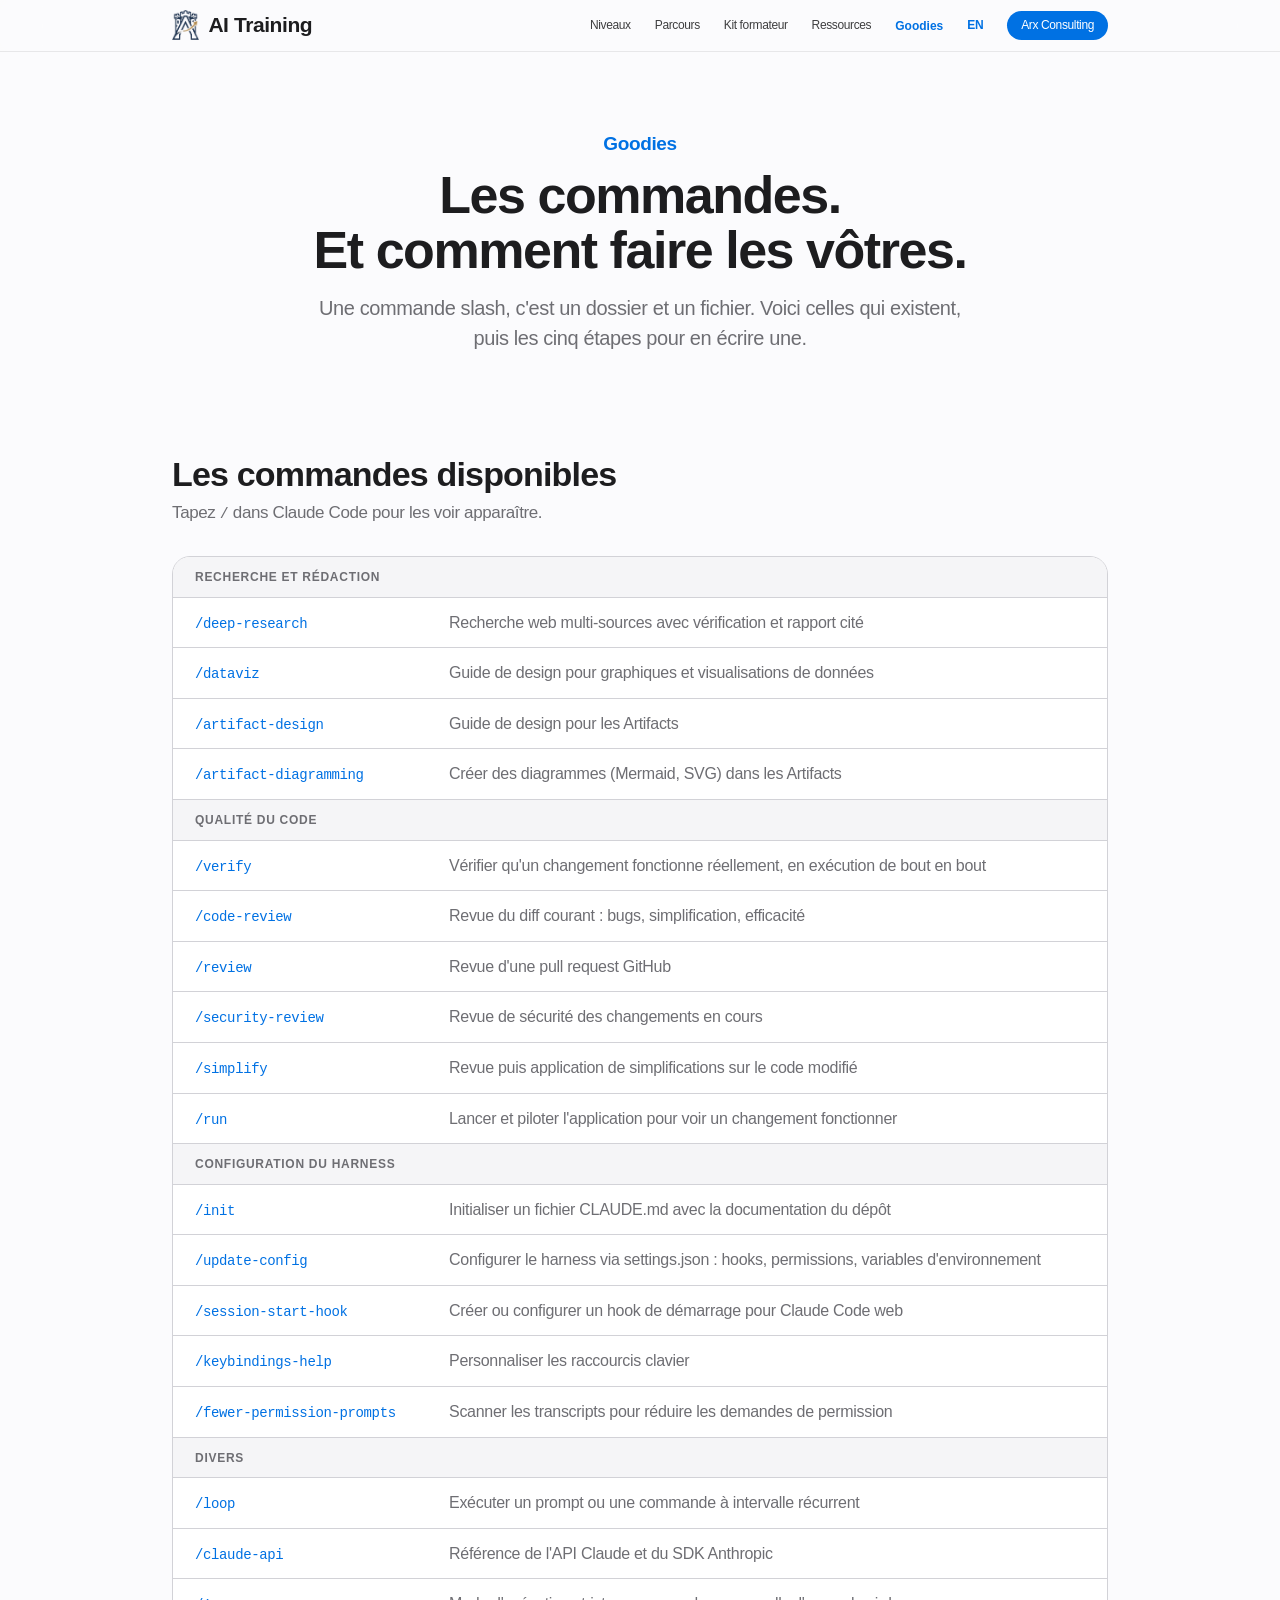
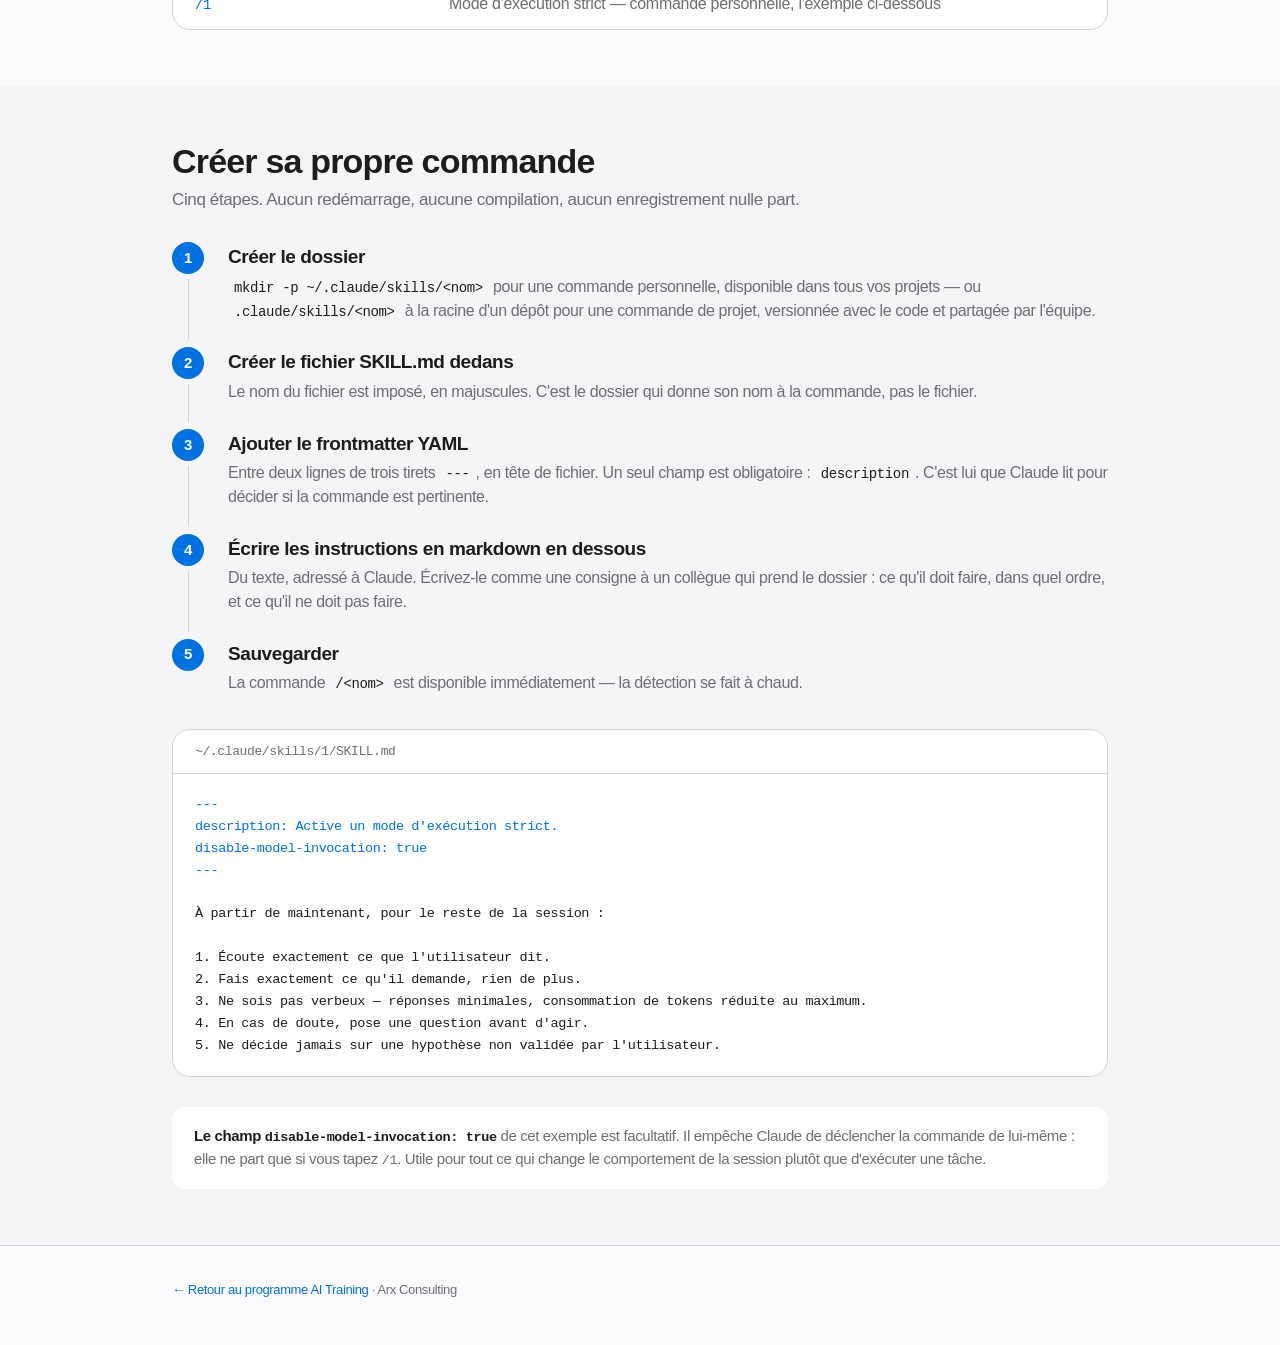
==== commit d00dcc7f: "Versionne goodies.css pour contourner le cache navigateur Co-Authored-By: Claude Opus 5 <noreply@ant" ====
--- a/site/commands/index.html
+++ b/site/commands/index.html
@@ -7,7 +7,7 @@
 <meta name="description" content="La liste des commandes slash de Claude Code, et les cinq étapes pour créer la sienne.">
 <meta name="theme-color" content="#fbfbfd">
 <meta name="robots" content="noindex, nofollow">
-<link rel="stylesheet" href="goodies.css">
+<link rel="stylesheet" href="goodies.css?v=2">
 </head>
 <body>
 
--- a/site/commands/goodies.css
+++ b/site/commands/goodies.css
@@ -184,7 +184,6 @@
   font-family:var(--sf);font-size:12px;font-weight:600;color:var(--blue);
   background:transparent;border:0;padding:0;cursor:pointer;white-space:nowrap;
 }
-.dd-t::after{content:" ⌄";font-size:11px;position:relative;top:-1px}
 .dd-m{
   display:none;position:absolute;right:0;top:calc(100% + 12px);min-width:236px;
   background:rgba(251,251,253,.92);
